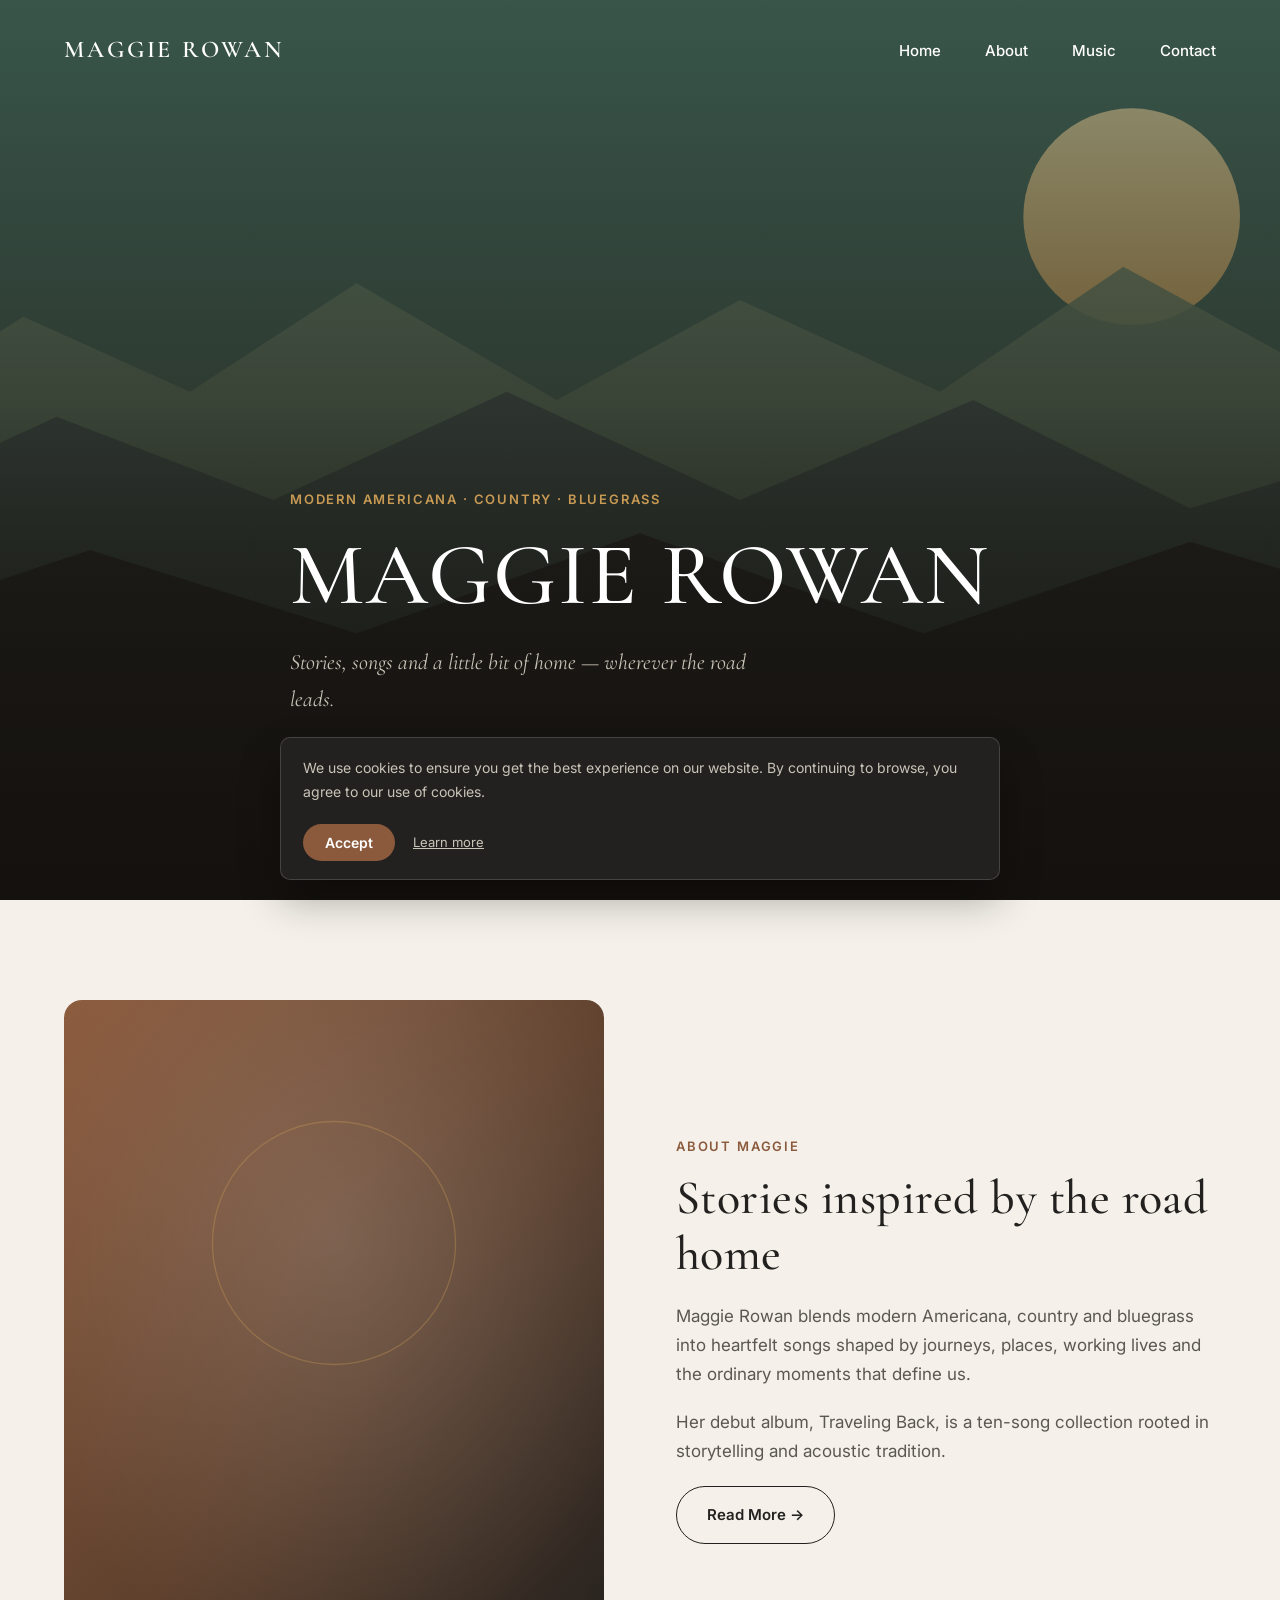
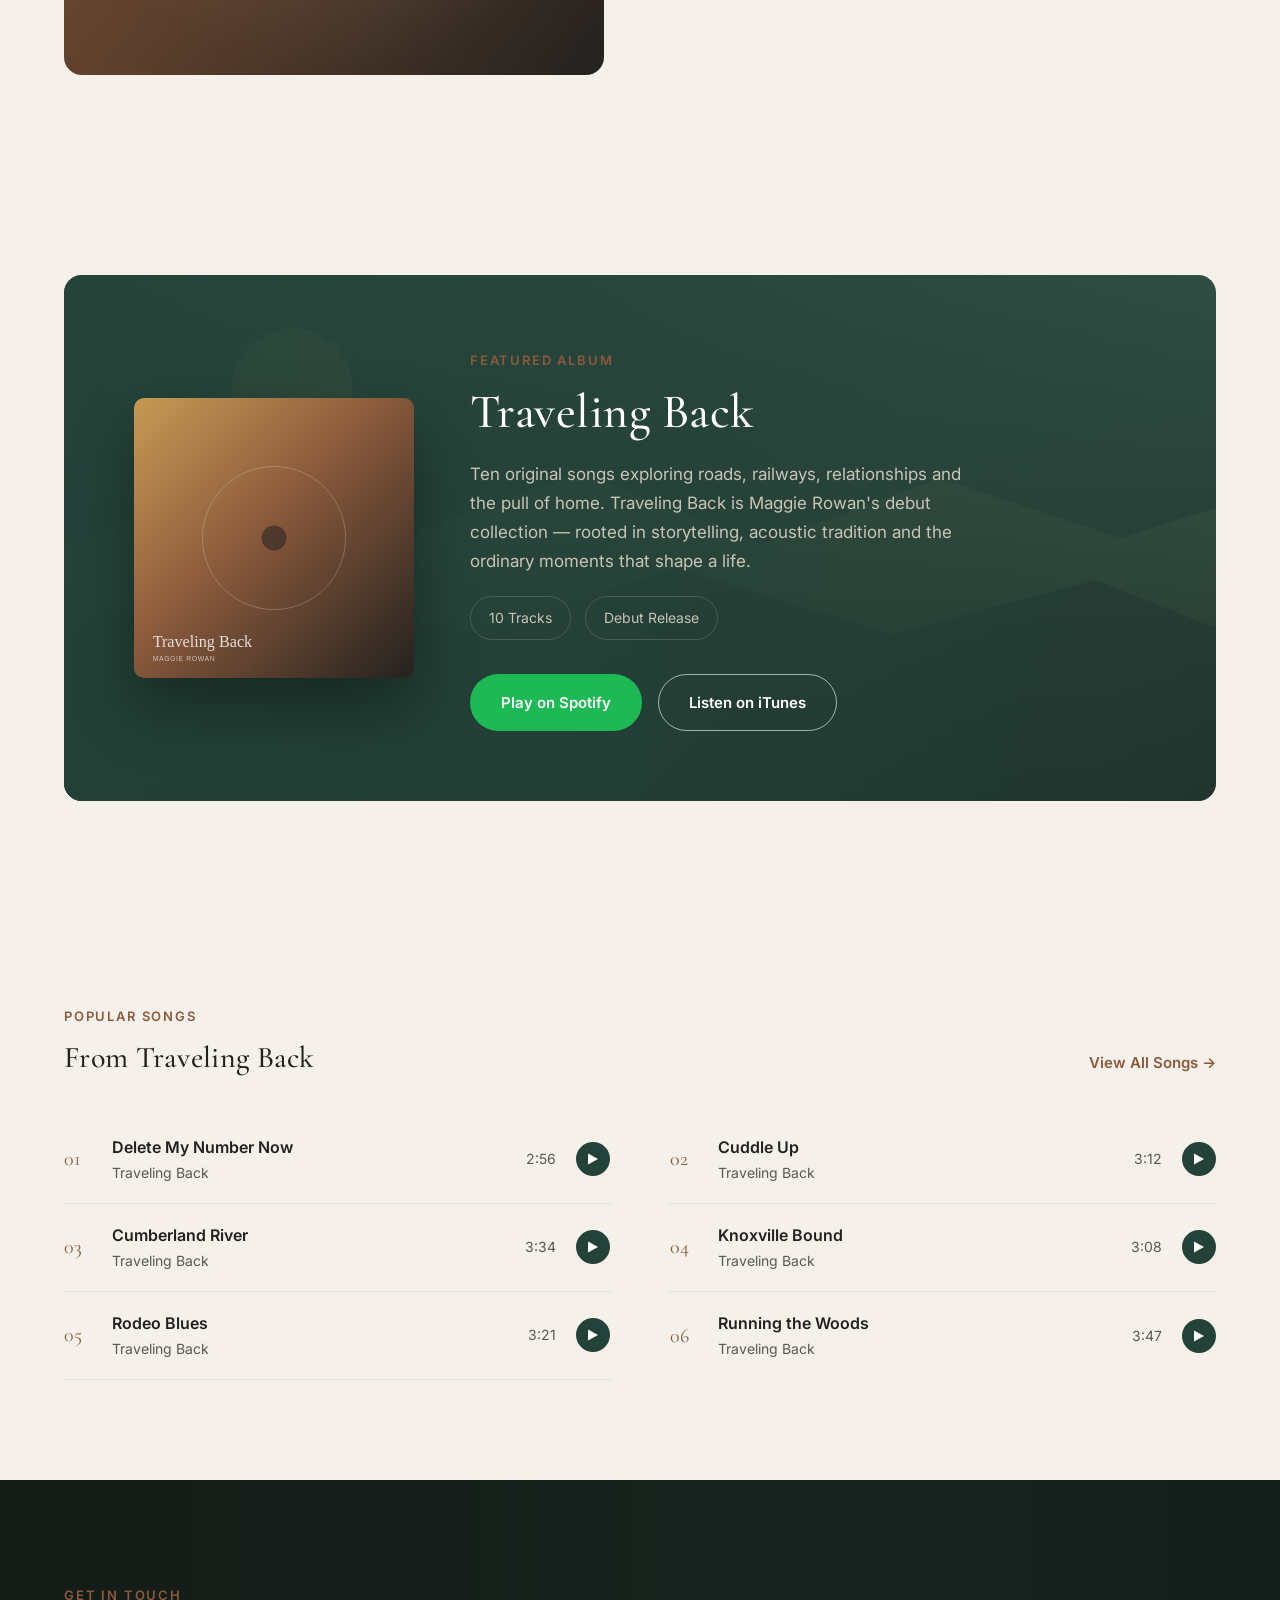
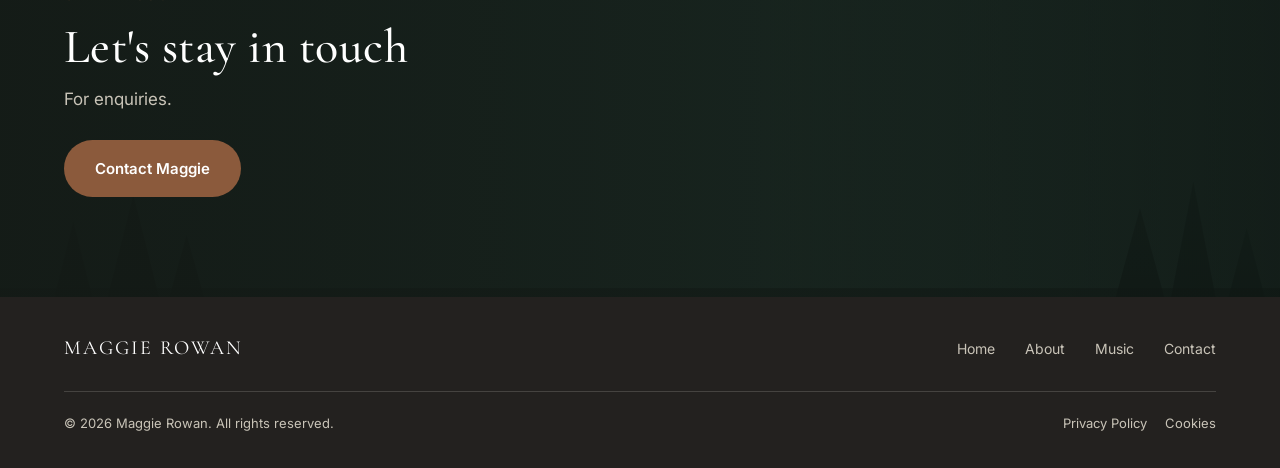
==== static-site/index.html @ f552a963 "Add static site build for Netlify deployment Framework-free HTML/CSS/JS export of the Maggie Rowan d" ====
<!DOCTYPE html>
<html lang="en-US">
<head>
<meta charset="UTF-8" />
<meta name="viewport" content="width=device-width, initial-scale=1" />
<title>Maggie Rowan | Modern Americana, Country &amp; Bluegrass</title>
<meta name="description" content="Maggie Rowan is a singer-songwriter bringing together modern Americana, country and bluegrass. Listen to her debut album, Traveling Back." />
<link rel="preconnect" href="https://fonts.googleapis.com">
<link rel="preconnect" href="https://fonts.gstatic.com" crossorigin>
<link href="https://fonts.googleapis.com/css2?family=Cormorant+Garamond:ital,wght@0,400;0,500;0,600;1,500&family=Inter:wght@400;500;600;700&display=swap" rel="stylesheet">
<link rel="stylesheet" href="assets/css/style.css" />
</head>
<body class="mr-body">

<header class="mr-header" id="mr-site-header">
	<div class="mr-container mr-header-inner">
		<a class="mr-logo" href="index.html">Maggie Rowan</a>
		<ul class="mr-nav" id="mr-nav">
			<li><a href="index.html">Home</a></li>
			<li><a href="about.html">About</a></li>
			<li><a href="music.html">Music</a></li>
			<li><a href="contact.html">Contact</a></li>
		</ul>
		<button type="button" class="mr-nav-toggle" id="mr-nav-toggle" aria-label="Toggle menu" aria-expanded="false" aria-controls="mr-nav">
			<span></span><span></span><span></span>
		</button>
	</div>
</header>

<main>

	<!-- HERO -->
	<section class="mr-hero" style="background-image:url('assets/images/hero-bg.svg');">
		<div class="mr-container mr-hero-content">
			<span class="mr-eyebrow">Modern Americana &middot; Country &middot; Bluegrass</span>
			<h1>Maggie Rowan</h1>
			<p class="mr-hero-subtext">Stories, songs and a little bit of home &mdash; wherever the road leads.</p>
			<div class="mr-btn-row">
				<a class="mr-btn mr-btn-spotify" href="https://open.spotify.com/artist/01Sv95DwkMF2DjDFXOxd6R" target="_blank" rel="noopener">Listen on Spotify</a>
				<a class="mr-btn mr-btn-outline" href="https://itunes.apple.com/us/artist/maggie-rowan/6808578070" target="_blank" rel="noopener">Listen on iTunes</a>
			</div>
		</div>
	</section>

	<!-- ABOUT -->
	<section class="mr-section mr-bg-ivory">
		<div class="mr-container mr-split">
			<div class="mr-split-media">
				<img src="assets/images/portrait-1.svg" alt="Maggie Rowan — replace with final artist photography" />
			</div>
			<div class="mr-split-body">
				<span class="mr-eyebrow">About Maggie</span>
				<h2 class="mr-h2">Stories inspired by the road home</h2>
				<p>Maggie Rowan blends modern Americana, country and bluegrass into heartfelt songs shaped by journeys, places, working lives and the ordinary moments that define us.</p>
				<p>Her debut album, Traveling Back, is a ten-song collection rooted in storytelling and acoustic tradition.</p>
				<a class="mr-btn mr-btn-outline-dark" href="about.html">Read More &rarr;</a>
			</div>
		</div>
	</section>

	<!-- FEATURED ALBUM -->
	<section class="mr-section mr-bg-ivory">
		<div class="mr-container">
			<div class="mr-album-feature" style="background-image:url('assets/images/page-hero.svg');">
				<div class="mr-album-feature-inner">
					<div class="mr-album-cover">
						<img src="assets/images/album-cover.svg" alt="Traveling Back album cover" />
					</div>
					<div>
						<span class="mr-eyebrow">Featured Album</span>
						<h2 class="mr-h2">Traveling Back</h2>
						<p>Ten original songs exploring roads, railways, relationships and the pull of home. Traveling Back is Maggie Rowan's debut collection &mdash; rooted in storytelling, acoustic tradition and the ordinary moments that shape a life.</p>
						<div class="mr-album-badges">
							<span class="mr-badge">10 Tracks</span>
							<span class="mr-badge">Debut Release</span>
						</div>
						<div class="mr-btn-row">
							<a class="mr-btn mr-btn-spotify" href="https://open.spotify.com/artist/01Sv95DwkMF2DjDFXOxd6R" target="_blank" rel="noopener">Play on Spotify</a>
							<a class="mr-btn mr-btn-itunes" href="https://itunes.apple.com/us/artist/maggie-rowan/6808578070" target="_blank" rel="noopener">Listen on iTunes</a>
						</div>
					</div>
				</div>
			</div>
		</div>
	</section>

	<!-- TRACK LIST -->
	<section class="mr-section mr-bg-ivory">
		<div class="mr-container">
			<div class="mr-tracklist-head">
				<div>
					<span class="mr-eyebrow">Popular Songs</span>
					<h2 class="mr-h3" style="margin-bottom:0;">From Traveling Back</h2>
				</div>
				<a class="mr-view-all" href="music.html">View All Songs &rarr;</a>
			</div>
			<div class="mr-tracks">
				<div class="mr-track">
					<span class="mr-track-num">01</span>
					<div><div class="mr-track-title"><a href="https://open.spotify.com/artist/01Sv95DwkMF2DjDFXOxd6R" target="_blank" rel="noopener">Delete My Number Now</a></div><div class="mr-track-album">Traveling Back</div></div>
					<span class="mr-track-time">2:56</span>
					<span class="mr-track-play" aria-hidden="true"><svg width="12" height="12" viewBox="0 0 12 12" fill="currentColor"><path d="M1 0.5L11 6L1 11.5V0.5Z"/></svg></span>
				</div>
				<div class="mr-track">
					<span class="mr-track-num">02</span>
					<div><div class="mr-track-title"><a href="https://open.spotify.com/artist/01Sv95DwkMF2DjDFXOxd6R" target="_blank" rel="noopener">Cuddle Up</a></div><div class="mr-track-album">Traveling Back</div></div>
					<span class="mr-track-time">3:12</span>
					<span class="mr-track-play" aria-hidden="true"><svg width="12" height="12" viewBox="0 0 12 12" fill="currentColor"><path d="M1 0.5L11 6L1 11.5V0.5Z"/></svg></span>
				</div>
				<div class="mr-track">
					<span class="mr-track-num">03</span>
					<div><div class="mr-track-title"><a href="https://open.spotify.com/artist/01Sv95DwkMF2DjDFXOxd6R" target="_blank" rel="noopener">Cumberland River</a></div><div class="mr-track-album">Traveling Back</div></div>
					<span class="mr-track-time">3:34</span>
					<span class="mr-track-play" aria-hidden="true"><svg width="12" height="12" viewBox="0 0 12 12" fill="currentColor"><path d="M1 0.5L11 6L1 11.5V0.5Z"/></svg></span>
				</div>
				<div class="mr-track">
					<span class="mr-track-num">04</span>
					<div><div class="mr-track-title"><a href="https://open.spotify.com/artist/01Sv95DwkMF2DjDFXOxd6R" target="_blank" rel="noopener">Knoxville Bound</a></div><div class="mr-track-album">Traveling Back</div></div>
					<span class="mr-track-time">3:08</span>
					<span class="mr-track-play" aria-hidden="true"><svg width="12" height="12" viewBox="0 0 12 12" fill="currentColor"><path d="M1 0.5L11 6L1 11.5V0.5Z"/></svg></span>
				</div>
				<div class="mr-track">
					<span class="mr-track-num">05</span>
					<div><div class="mr-track-title"><a href="https://open.spotify.com/artist/01Sv95DwkMF2DjDFXOxd6R" target="_blank" rel="noopener">Rodeo Blues</a></div><div class="mr-track-album">Traveling Back</div></div>
					<span class="mr-track-time">3:21</span>
					<span class="mr-track-play" aria-hidden="true"><svg width="12" height="12" viewBox="0 0 12 12" fill="currentColor"><path d="M1 0.5L11 6L1 11.5V0.5Z"/></svg></span>
				</div>
				<div class="mr-track">
					<span class="mr-track-num">06</span>
					<div><div class="mr-track-title"><a href="https://open.spotify.com/artist/01Sv95DwkMF2DjDFXOxd6R" target="_blank" rel="noopener">Running the Woods</a></div><div class="mr-track-album">Traveling Back</div></div>
					<span class="mr-track-time">3:47</span>
					<span class="mr-track-play" aria-hidden="true"><svg width="12" height="12" viewBox="0 0 12 12" fill="currentColor"><path d="M1 0.5L11 6L1 11.5V0.5Z"/></svg></span>
				</div>
			</div>
		</div>
	</section>

	<!-- CONTACT CTA -->
	<section class="mr-section mr-cta" style="background-image:url('assets/images/cta-bg.svg');">
		<div class="mr-container mr-cta-inner">
			<div>
				<span class="mr-eyebrow">Get In Touch</span>
				<h2 class="mr-h2">Let's stay in touch</h2>
				<p>For enquiries.</p>
				<a class="mr-btn mr-btn-rust" href="contact.html">Contact Maggie</a>
			</div>
		</div>
	</section>

</main>

<footer class="mr-footer">
	<div class="mr-container">
		<div class="mr-footer-inner">
			<a class="mr-footer-logo" href="index.html">Maggie Rowan</a>
			<ul class="mr-footer-nav">
				<li><a href="index.html">Home</a></li>
				<li><a href="about.html">About</a></li>
				<li><a href="music.html">Music</a></li>
				<li><a href="contact.html">Contact</a></li>
			</ul>
		</div>
		<div class="mr-footer-bottom">
			<span>&copy; 2026 Maggie Rowan. All rights reserved.</span>
			<div class="mr-footer-legal">
				<a href="privacy-policy.html">Privacy Policy</a>
				<a href="#" id="mr-manage-cookies">Cookies</a>
			</div>
		</div>
	</div>
</footer>

<div class="mr-cookie-banner" id="mr-cookie-banner" role="dialog" aria-live="polite" aria-label="Cookie notice">
	<p>We use cookies to ensure you get the best experience on our website. By continuing to browse, you agree to our use of cookies.</p>
	<div class="mr-cookie-actions">
		<button type="button" class="mr-cookie-accept" id="mr-cookie-accept">Accept</button>
		<a href="privacy-policy.html">Learn more</a>
	</div>
</div>

<script src="assets/js/main.js"></script>
</body>
</html>
---- static-site/assets/css/style.css ----
/*
Maggie Rowan -- static site stylesheet.
A premium, editorial site for singer-songwriter Maggie Rowan
(Modern Americana / Country / Bluegrass), promoting her debut
album "Traveling Back".
*/

/* ==========================================================================
   1. DESIGN TOKENS
   ========================================================================== */

:root {
  /* Color palette */
  --mr-ivory: #F5F1EA;
  --mr-charcoal: #23211F;
  --mr-forest: #234239;
  --mr-forest-dark: #172d26;
  --mr-rust: #8B5A3C;
  --mr-gold: #C89A54;
  --mr-white: #FFFFFF;

  --mr-text-dark: var(--mr-charcoal);
  --mr-text-muted: #5b5850;
  --mr-text-on-dark: #F5F1EA;
  --mr-text-on-dark-muted: #c9c4b8;

  --mr-border: rgba(35, 33, 31, 0.1);
  --mr-border-on-dark: rgba(245, 241, 234, 0.16);

  /* Typography */
  --mr-font-heading: 'Cormorant Garamond', Georgia, 'Times New Roman', serif;
  --mr-font-body: 'Inter', -apple-system, BlinkMacSystemFont, 'Segoe UI', sans-serif;

  /* Layout */
  --mr-max-width: 1200px;
  --mr-gutter: 24px;
  --mr-section-space: 100px;
  --mr-section-space-mobile: 56px;
  --mr-radius: 18px;
  --mr-radius-sm: 10px;

  --mr-ease: cubic-bezier(0.4, 0, 0.2, 1);
}

/* ==========================================================================
   2. RESET & BASE
   ========================================================================== */

*, *::before, *::after { box-sizing: border-box; }

html { scroll-behavior: smooth; }

body {
  margin: 0;
  font-family: var(--mr-font-body);
  font-size: 17px;
  line-height: 1.7;
  color: var(--mr-text-dark);
  background: var(--mr-ivory);
  -webkit-font-smoothing: antialiased;
}

img { max-width: 100%; display: block; }

a { color: inherit; text-decoration: none; }

ul { margin: 0; padding: 0; list-style: none; }

button { font-family: inherit; cursor: pointer; }

h1, h2, h3, h4, h5, h6 {
  font-family: var(--mr-font-heading);
  font-weight: 500;
  line-height: 1.15;
  margin: 0 0 20px;
  letter-spacing: 0.01em;
  color: var(--mr-charcoal);
}

p { margin: 0 0 20px; }

.mr-container {
  max-width: var(--mr-max-width);
  margin: 0 auto;
  padding: 0 var(--mr-gutter);
}

.mr-section {
  padding: var(--mr-section-space) 0;
}

@media (max-width: 782px) {
  body { font-size: 16px; }
  .mr-section { padding: var(--mr-section-space-mobile) 0; }
}

.mr-bg-ivory { background: var(--mr-ivory); }
.mr-bg-white { background: var(--mr-white); }
.mr-bg-forest { background: var(--mr-forest); color: var(--mr-text-on-dark); }
.mr-bg-charcoal { background: var(--mr-charcoal); color: var(--mr-text-on-dark); }
.mr-bg-forest h1, .mr-bg-forest h2, .mr-bg-forest h3,
.mr-bg-charcoal h1, .mr-bg-charcoal h2, .mr-bg-charcoal h3 { color: var(--mr-white); }

.mr-eyebrow {
  display: inline-block;
  font-family: var(--mr-font-body);
  font-size: 13px;
  font-weight: 600;
  letter-spacing: 0.14em;
  text-transform: uppercase;
  color: var(--mr-rust);
  margin-bottom: 14px;
}
.mr-bg-forest .mr-eyebrow,
.mr-bg-charcoal .mr-eyebrow { color: var(--mr-gold); }

.mr-rule {
  width: 56px;
  height: 2px;
  background: var(--mr-gold);
  border: none;
  margin: 22px 0 0;
}

.mr-lead {
  font-size: 18px;
  color: var(--mr-text-muted);
  max-width: 560px;
}
.mr-bg-forest .mr-lead,
.mr-bg-charcoal .mr-lead { color: var(--mr-text-on-dark-muted); }

/* Headings scale */
.mr-h1 { font-size: 76px; }
.mr-h1-sm { font-size: 60px; }
.mr-h2 { font-size: 48px; }
.mr-h3 { font-size: 30px; }

@media (max-width: 1080px) {
  .mr-h1 { font-size: 58px; }
  .mr-h1-sm { font-size: 48px; }
  .mr-h2 { font-size: 38px; }
}
@media (max-width: 600px) {
  .mr-h1 { font-size: 40px; }
  .mr-h1-sm { font-size: 34px; }
  .mr-h2 { font-size: 30px; }
  .mr-h3 { font-size: 24px; }
}

/* ==========================================================================
   3. BUTTONS
   ========================================================================== */

.mr-btn {
  display: inline-flex;
  align-items: center;
  gap: 10px;
  padding: 15px 30px;
  border-radius: 999px;
  font-family: var(--mr-font-body);
  font-size: 15px;
  font-weight: 600;
  border: 1px solid transparent;
  transition: all 0.25s var(--mr-ease);
  white-space: nowrap;
}

.mr-btn-rust {
  background: var(--mr-rust);
  color: var(--mr-white);
}
.mr-btn-rust:hover { background: #764a31; color: var(--mr-white); }

.mr-btn-outline {
  background: transparent;
  border-color: rgba(255,255,255,0.6);
  color: var(--mr-white);
}
.mr-btn-outline:hover { background: rgba(255,255,255,0.12); }

.mr-btn-outline-dark {
  background: transparent;
  border-color: var(--mr-charcoal);
  color: var(--mr-charcoal);
}
.mr-btn-outline-dark:hover { background: var(--mr-charcoal); color: var(--mr-white); }

.mr-btn-spotify { background: #1DB954; color: #fff; }
.mr-btn-spotify:hover { background: #17a34a; color: #fff; }

.mr-btn-itunes { background: transparent; border-color: rgba(255,255,255,0.6); color: var(--mr-white); }
.mr-btn-itunes:hover { background: rgba(255,255,255,0.12); }

.mr-btn-row { display: flex; flex-wrap: wrap; gap: 16px; margin-top: 34px; }

.mr-badge {
  display: inline-flex;
  align-items: center;
  gap: 8px;
  padding: 9px 18px;
  border-radius: 999px;
  border: 1px solid var(--mr-border-on-dark);
  font-size: 14px;
  color: var(--mr-text-on-dark-muted);
}

/* ==========================================================================
   4. HEADER / NAVIGATION
   ========================================================================== */

.mr-header {
  position: absolute;
  top: 0;
  left: 0;
  right: 0;
  z-index: 100;
  padding: 30px 0;
  transition: background-color 0.3s var(--mr-ease), padding 0.3s var(--mr-ease), box-shadow .3s var(--mr-ease);
}

.mr-header.is-solid,
.mr-header.mr-header--static {
  position: relative;
  background: var(--mr-ivory);
  padding: 20px 0;
}

.mr-header.is-scrolled {
  background: rgba(35, 33, 31, 0.92);
  padding: 16px 0;
  box-shadow: 0 8px 24px rgba(0,0,0,0.15);
  position: fixed;
  backdrop-filter: saturate(140%) blur(6px);
}

.mr-header--static.is-scrolled { background: rgba(245, 241, 234, 0.96); }
.mr-header--static.is-scrolled .mr-logo,
.mr-header--static .mr-logo { color: var(--mr-charcoal); }
.mr-header--static.is-scrolled .mr-nav a,
.mr-header--static .mr-nav a { color: var(--mr-charcoal); }

.mr-header-inner {
  display: flex;
  align-items: center;
  justify-content: space-between;
}

.mr-logo {
  font-family: var(--mr-font-heading);
  font-size: 24px;
  letter-spacing: 0.12em;
  text-transform: uppercase;
  color: var(--mr-white);
  font-weight: 600;
}

.mr-nav { display: flex; align-items: center; gap: 44px; }

.mr-nav a {
  color: var(--mr-white);
  font-size: 15px;
  font-weight: 500;
  padding-bottom: 6px;
  border-bottom: 1px solid transparent;
  transition: border-color .2s var(--mr-ease), opacity .2s var(--mr-ease);
}

.mr-nav a:hover,
.mr-nav a.current-menu-item,
.mr-nav .current_page_item a {
  border-bottom-color: var(--mr-gold);
}

.mr-nav-toggle {
  display: none;
  flex-direction: column;
  gap: 5px;
  background: none;
  border: none;
  padding: 8px;
}
.mr-nav-toggle span {
  width: 26px;
  height: 2px;
  background: var(--mr-white);
  display: block;
}
.mr-header--static .mr-nav-toggle span,
.mr-header--static.is-scrolled .mr-nav-toggle span { background: var(--mr-charcoal); }

@media (max-width: 900px) {
  .mr-nav {
    position: fixed;
    top: 0; right: 0;
    height: 100vh;
    width: 78%;
    max-width: 340px;
    background: var(--mr-charcoal);
    flex-direction: column;
    justify-content: center;
    align-items: flex-start;
    padding: 40px;
    gap: 30px;
    transform: translateX(100%);
    transition: transform 0.35s var(--mr-ease);
  }
  .mr-nav.is-open { transform: translateX(0); }
  .mr-nav a { color: var(--mr-white); font-size: 20px; }
  .mr-nav-toggle { display: flex; }
  .mr-header--static .mr-nav-toggle span { background: var(--mr-charcoal); }
  body.mr-nav-open { overflow: hidden; }
}

/* ==========================================================================
   5. HERO
   ========================================================================== */

.mr-hero {
  position: relative;
  min-height: 100vh;
  display: flex;
  align-items: flex-end;
  background-size: cover;
  background-position: center;
  color: var(--mr-white);
  overflow: hidden;
}

.mr-hero::after {
  content: "";
  position: absolute;
  inset: 0;
  background: linear-gradient(180deg, rgba(23,45,38,0.35) 0%, rgba(23,20,16,0.35) 45%, rgba(20,17,13,0.86) 100%);
  z-index: 1;
}

.mr-hero-content {
  position: relative;
  z-index: 2;
  padding-bottom: 90px;
  max-width: 760px;
}

.mr-hero .mr-eyebrow { color: var(--mr-gold); }

.mr-hero h1 {
  color: var(--mr-white);
  font-size: 88px;
  margin-bottom: 18px;
  text-transform: uppercase;
  letter-spacing: 0.02em;
}

.mr-hero .mr-hero-subtext {
  font-family: var(--mr-font-heading);
  font-style: italic;
  font-size: 22px;
  color: var(--mr-text-on-dark-muted);
  max-width: 480px;
  margin-bottom: 8px;
}

@media (max-width: 1080px) {
  .mr-hero h1 { font-size: 64px; }
}
@media (max-width: 600px) {
  .mr-hero { min-height: 92vh; align-items: flex-end; }
  .mr-hero-content { padding-bottom: 56px; }
  .mr-hero h1 { font-size: 42px; }
  .mr-hero .mr-hero-subtext { font-size: 18px; }
  .mr-btn { padding: 14px 24px; font-size: 14px; }
}

/* Secondary page hero (About / Music / Contact) */
.mr-page-hero {
  position: relative;
  min-height: 62vh;
  display: flex;
  align-items: flex-end;
  background-size: cover;
  background-position: center;
  color: var(--mr-white);
}
.mr-page-hero::after {
  content: "";
  position: absolute;
  inset: 0;
  background: linear-gradient(180deg, rgba(23,45,38,0.28) 0%, rgba(20,17,13,0.82) 100%);
}
.mr-page-hero-content { position: relative; z-index: 2; padding: 160px 0 70px; max-width: 720px; }
.mr-page-hero h1 { color: var(--mr-white); margin-bottom: 20px; }

/* ==========================================================================
   6. TWO-COLUMN CONTENT (About sections)
   ========================================================================== */

.mr-split {
  display: grid;
  grid-template-columns: 1fr 1fr;
  gap: 72px;
  align-items: center;
}
.mr-split.mr-split--reverse .mr-split-media { order: 2; }
.mr-split-media img {
  border-radius: var(--mr-radius);
  width: 100%;
  height: 100%;
  object-fit: cover;
  aspect-ratio: 4/5;
}
.mr-split-body p { color: var(--mr-text-muted); }
.mr-bg-forest .mr-split-body p,
.mr-bg-charcoal .mr-split-body p { color: var(--mr-text-on-dark-muted); }

.mr-pull-quote {
  font-family: var(--mr-font-heading);
  font-style: italic;
  font-size: 24px;
  color: var(--mr-rust);
  border: none;
  margin: 28px 0 0;
  padding: 0;
}
.mr-bg-forest .mr-pull-quote,
.mr-bg-charcoal .mr-pull-quote { color: var(--mr-gold); }

@media (max-width: 900px) {
  .mr-split { grid-template-columns: 1fr; gap: 40px; }
  .mr-split.mr-split--reverse .mr-split-media { order: -1; }
  .mr-split-media img { aspect-ratio: 16/11; }
}

/* ==========================================================================
   7. FEATURED ALBUM
   ========================================================================== */

.mr-album-feature {
  position: relative;
  background-size: cover;
  background-position: center;
  border-radius: var(--mr-radius);
  overflow: hidden;
  color: var(--mr-white);
}
.mr-album-feature::after {
  content: "";
  position: absolute;
  inset: 0;
  background: linear-gradient(90deg, rgba(35,66,57,0.94) 0%, rgba(35,66,57,0.86) 45%, rgba(35,66,57,0.55) 100%);
}
.mr-album-feature-inner {
  position: relative;
  z-index: 2;
  display: grid;
  grid-template-columns: 280px 1fr;
  gap: 56px;
  align-items: center;
  padding: 70px;
}
.mr-album-cover {
  border-radius: var(--mr-radius-sm);
  overflow: hidden;
  box-shadow: 0 30px 60px rgba(0,0,0,0.35);
  aspect-ratio: 1/1;
}
.mr-album-cover img { width: 100%; height: 100%; object-fit: cover; }
.mr-album-feature h2 { color: var(--mr-white); }
.mr-album-feature p { color: var(--mr-text-on-dark-muted); max-width: 520px; }
.mr-album-badges { display: flex; gap: 14px; flex-wrap: wrap; margin-top: 10px; }

@media (max-width: 900px) {
  .mr-album-feature-inner { grid-template-columns: 1fr; padding: 44px 28px; text-align: left; }
  .mr-album-cover { max-width: 220px; }
}

/* ==========================================================================
   8. TRACK LIST
   ========================================================================== */

.mr-tracklist-head {
  display: flex;
  align-items: flex-end;
  justify-content: space-between;
  margin-bottom: 40px;
  flex-wrap: wrap;
  gap: 16px;
}
.mr-tracklist-head .mr-view-all { font-size: 15px; font-weight: 600; color: var(--mr-rust); }

.mr-tracks {
  display: grid;
  grid-template-columns: 1fr 1fr;
  gap: 0 60px;
}
.mr-track {
  display: flex;
  align-items: center;
  gap: 20px;
  padding: 18px 0;
  border-bottom: 1px solid var(--mr-border);
}
.mr-track:last-child { border-bottom: none; }
.mr-track-num {
  font-family: var(--mr-font-heading);
  font-size: 20px;
  color: var(--mr-rust);
  width: 28px;
  flex-shrink: 0;
}
.mr-track-title { font-weight: 600; font-size: 16px; }
.mr-track-title a:hover { color: var(--mr-rust); }
.mr-track-album { font-size: 14px; color: var(--mr-text-muted); }
.mr-track-time { font-size: 14px; color: var(--mr-text-muted); margin-left: auto; }
.mr-track-play {
  width: 34px; height: 34px;
  border-radius: 50%;
  background: var(--mr-forest);
  color: var(--mr-white);
  display: flex; align-items: center; justify-content: center;
  flex-shrink: 0;
}

@media (max-width: 780px) {
  .mr-tracks { grid-template-columns: 1fr; }
}

/* Full tracklist used on Music page (single column, numbered rows) */
.mr-tracklist-full .mr-track { grid-template-columns: none; }

/* ==========================================================================
   9. GALLERY
   ========================================================================== */

.mr-gallery {
  display: grid;
  grid-template-columns: 1.4fr 1fr;
  gap: 20px;
}
.mr-gallery-main img { border-radius: var(--mr-radius); width: 100%; height: 100%; object-fit: cover; }
.mr-gallery-grid { display: grid; grid-template-columns: 1fr 1fr; gap: 20px; }
.mr-gallery-grid img { border-radius: var(--mr-radius); width: 100%; height: 100%; object-fit: cover; aspect-ratio: 4/3; }

@media (max-width: 900px) {
  .mr-gallery { grid-template-columns: 1fr; }
}

/* ==========================================================================
   10. CONTACT CTA
   ========================================================================== */

.mr-cta {
  position: relative;
  background-size: cover;
  background-position: center;
  color: var(--mr-white);
}
.mr-cta::after {
  content: "";
  position: absolute;
  inset: 0;
  background: linear-gradient(90deg, rgba(20,26,22,0.92) 0%, rgba(20,26,22,0.72) 60%, rgba(20,26,22,0.5) 100%);
}
.mr-cta-inner {
  position: relative;
  z-index: 2;
  display: flex;
  align-items: center;
  justify-content: space-between;
  gap: 40px;
  flex-wrap: wrap;
}
.mr-cta h2 { color: var(--mr-white); margin-bottom: 10px; }
.mr-cta p { color: var(--mr-text-on-dark-muted); margin-bottom: 26px; }

/* ==========================================================================
   11. CONTACT FORM
   ========================================================================== */

.mr-form-wrap {
  background: var(--mr-charcoal);
  border: 1px solid var(--mr-border-on-dark);
  border-radius: var(--mr-radius);
  padding: 40px;
  max-width: 460px;
  width: 100%;
}
.mr-form-row { display: grid; grid-template-columns: 1fr 1fr; gap: 16px; }
.mr-field { margin-bottom: 18px; }
.mr-field label {
  display: block;
  font-size: 13px;
  color: var(--mr-text-on-dark-muted);
  margin-bottom: 8px;
}
.mr-field input,
.mr-field select,
.mr-field textarea {
  width: 100%;
  background: rgba(255,255,255,0.06);
  border: 1px solid var(--mr-border-on-dark);
  border-radius: 8px;
  padding: 13px 14px;
  color: var(--mr-white);
  font-family: var(--mr-font-body);
  font-size: 15px;
}
.mr-field textarea { min-height: 130px; resize: vertical; }
.mr-field input::placeholder,
.mr-field textarea::placeholder { color: rgba(245,241,234,0.4); }
.mr-form-submit {
  width: 100%;
  justify-content: center;
  border: none;
}
.mr-form-note {
  font-size: 13px;
  color: var(--mr-text-on-dark-muted);
  margin-top: 14px;
  text-align: center;
}
.mr-form-success {
  background: rgba(200,154,84,0.12);
  border: 1px solid var(--mr-gold);
  color: var(--mr-ivory);
  padding: 16px;
  border-radius: 10px;
  margin-bottom: 20px;
  font-size: 15px;
}

@media (max-width: 560px) {
  .mr-form-row { grid-template-columns: 1fr; }
  .mr-form-wrap { padding: 28px 22px; }
}

/* Contact page layout */
.mr-contact-grid {
  display: grid;
  grid-template-columns: 1fr 1fr;
  gap: 60px;
  align-items: start;
}
@media (max-width: 900px) {
  .mr-contact-grid { grid-template-columns: 1fr; }
}

/* ==========================================================================
   12. FOOTER
   ========================================================================== */

.mr-footer {
  background: var(--mr-charcoal);
  color: var(--mr-text-on-dark-muted);
  padding: 34px 0;
}
.mr-footer-inner {
  display: flex;
  align-items: center;
  justify-content: space-between;
  flex-wrap: wrap;
  gap: 20px;
}
.mr-footer-logo {
  font-family: var(--mr-font-heading);
  color: var(--mr-white);
  font-size: 20px;
  letter-spacing: 0.1em;
  text-transform: uppercase;
}
.mr-footer-nav { display: flex; gap: 30px; flex-wrap: wrap; }
.mr-footer-nav a { font-size: 14px; }
.mr-footer-nav a:hover { color: var(--mr-gold); }
.mr-footer-bottom {
  border-top: 1px solid var(--mr-border-on-dark);
  margin-top: 26px;
  padding-top: 20px;
  display: flex;
  justify-content: space-between;
  flex-wrap: wrap;
  gap: 12px;
  font-size: 13px;
}
.mr-footer-legal { display: flex; gap: 18px; }
.mr-footer-legal a:hover { color: var(--mr-gold); }

@media (max-width: 700px) {
  .mr-footer-inner, .mr-footer-bottom { flex-direction: column; align-items: flex-start; }
}

/* ==========================================================================
   13. COOKIE CONSENT
   ========================================================================== */

.mr-cookie-banner {
  position: fixed;
  left: 20px;
  right: 20px;
  bottom: 20px;
  z-index: 999;
  background: var(--mr-charcoal);
  color: var(--mr-text-on-dark-muted);
  border: 1px solid var(--mr-border-on-dark);
  border-radius: var(--mr-radius-sm);
  padding: 18px 22px;
  display: flex;
  align-items: center;
  justify-content: space-between;
  gap: 20px;
  flex-wrap: wrap;
  max-width: 720px;
  margin: 0 auto;
  box-shadow: 0 20px 40px rgba(0,0,0,0.3);
  transform: translateY(140%);
  opacity: 0;
  transition: transform .4s var(--mr-ease), opacity .4s var(--mr-ease);
}
.mr-cookie-banner.is-visible { transform: translateY(0); opacity: 1; }
.mr-cookie-banner p { margin: 0; font-size: 14px; }
.mr-cookie-actions { display: flex; align-items: center; gap: 18px; flex-shrink: 0; }
.mr-cookie-actions a { font-size: 13px; text-decoration: underline; }
.mr-cookie-accept {
  background: var(--mr-rust);
  color: var(--mr-white);
  border: none;
  padding: 10px 22px;
  border-radius: 999px;
  font-size: 14px;
  font-weight: 600;
}
.mr-cookie-accept:hover { background: #764a31; }

@media (max-width: 640px) {
  .mr-cookie-banner { flex-direction: column; align-items: flex-start; }
}

/* ==========================================================================
   14. MISC / WORDPRESS DEFAULTS
   ========================================================================== */

.mr-content-page { padding: 90px 0; max-width: 820px; margin: 0 auto; }
.mr-content-page h2 { margin-top: 40px; }
.mr-content-page p, .mr-content-page li { color: var(--mr-text-muted); }
.mr-content-page ul { list-style: disc; padding-left: 22px; margin-bottom: 20px; }

.screen-reader-text {
  position: absolute !important;
  clip: rect(1px, 1px, 1px, 1px);
  overflow: hidden;
  height: 1px; width: 1px;
}

.mr-empty-state {
  text-align: center;
  padding: 60px 0;
  color: var(--mr-text-muted);
}
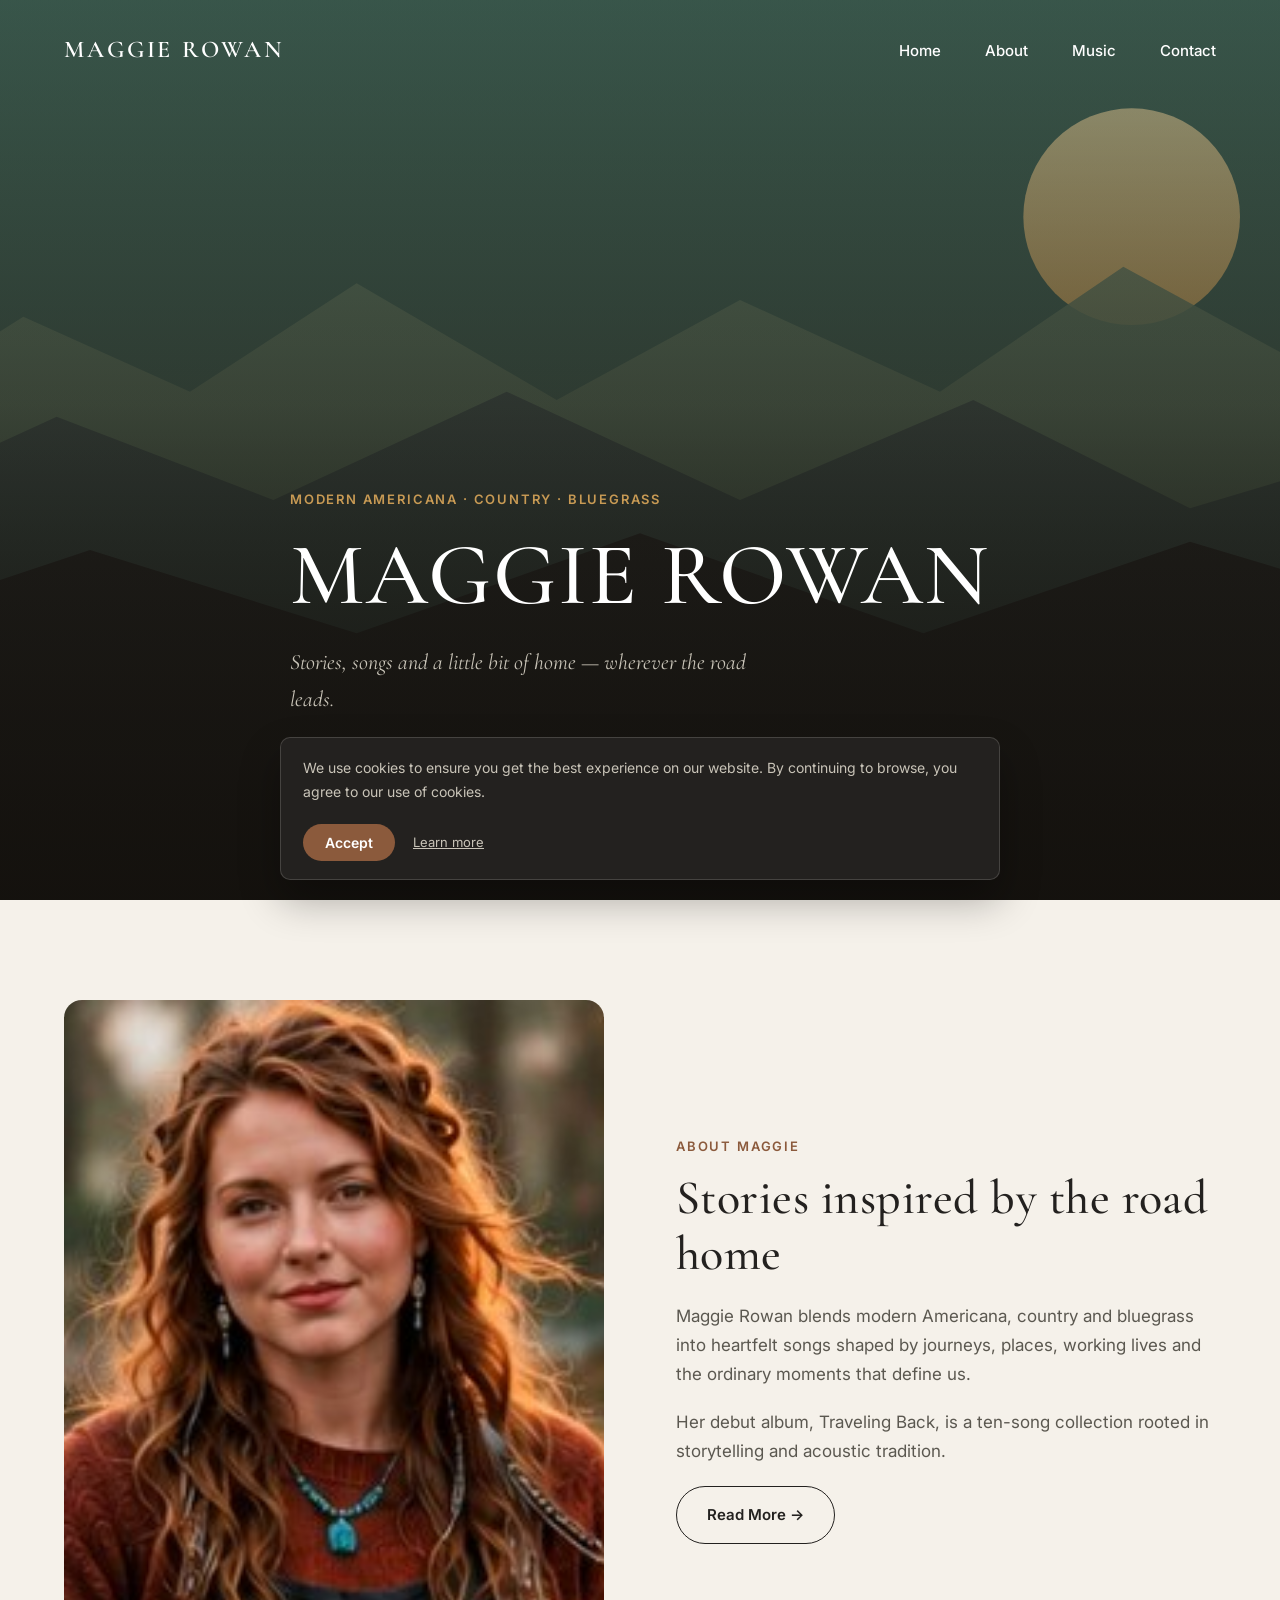
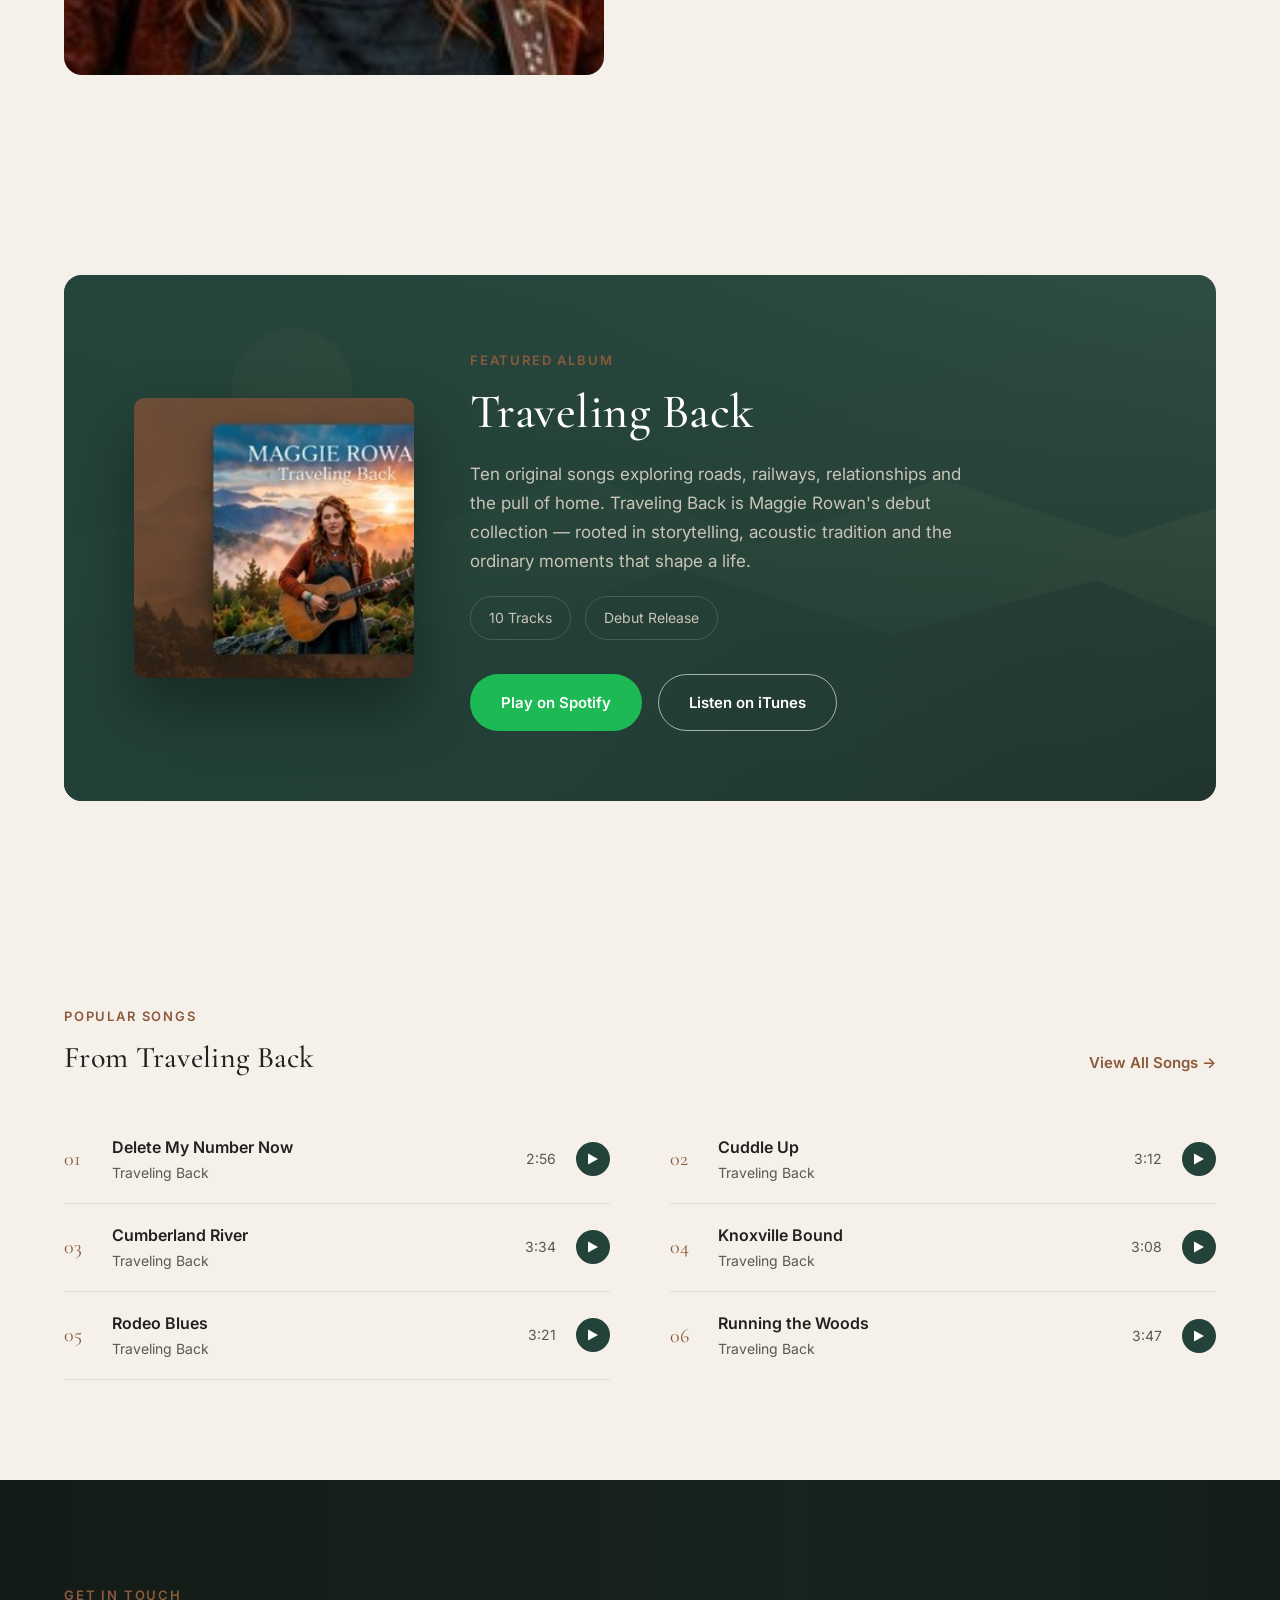
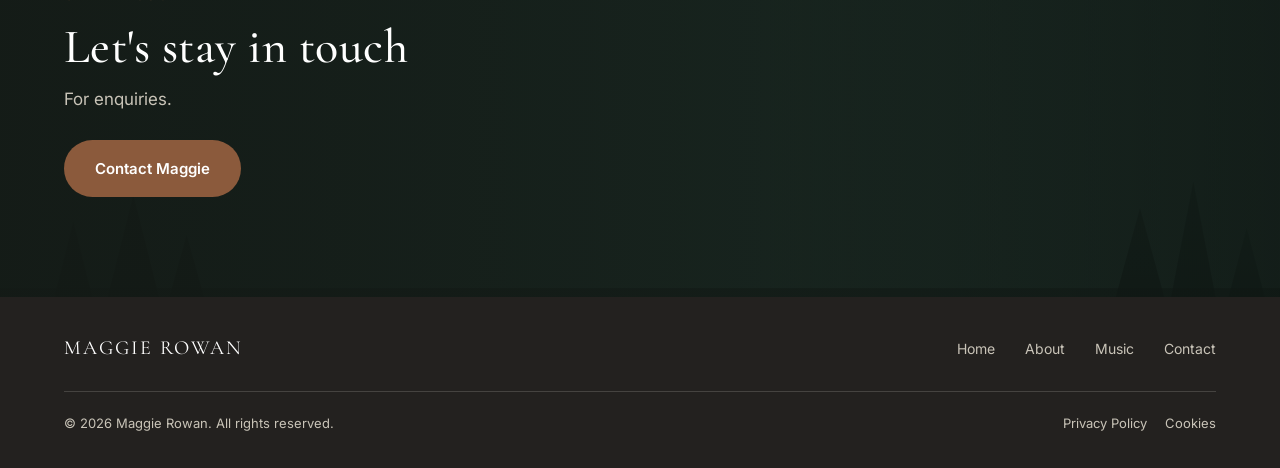
==== commit 08ec59ad: "Replace placeholder art with real photography from the design reference Crops the actual artist phot" ====
--- a/static-site/index.html
+++ b/static-site/index.html
@@ -46,7 +46,7 @@
 	<section class="mr-section mr-bg-ivory">
 		<div class="mr-container mr-split">
 			<div class="mr-split-media">
-				<img src="assets/images/portrait-1.svg" alt="Maggie Rowan — replace with final artist photography" />
+				<img src="assets/images/portrait-home.jpg" alt="Maggie Rowan" />
 			</div>
 			<div class="mr-split-body">
 				<span class="mr-eyebrow">About Maggie</span>
@@ -64,7 +64,7 @@
 			<div class="mr-album-feature" style="background-image:url('assets/images/page-hero.svg');">
 				<div class="mr-album-feature-inner">
 					<div class="mr-album-cover">
-						<img src="assets/images/album-cover.svg" alt="Traveling Back album cover" />
+						<img src="assets/images/album-cover.jpg" alt="Traveling Back album cover" />
 					</div>
 					<div>
 						<span class="mr-eyebrow">Featured Album</span>
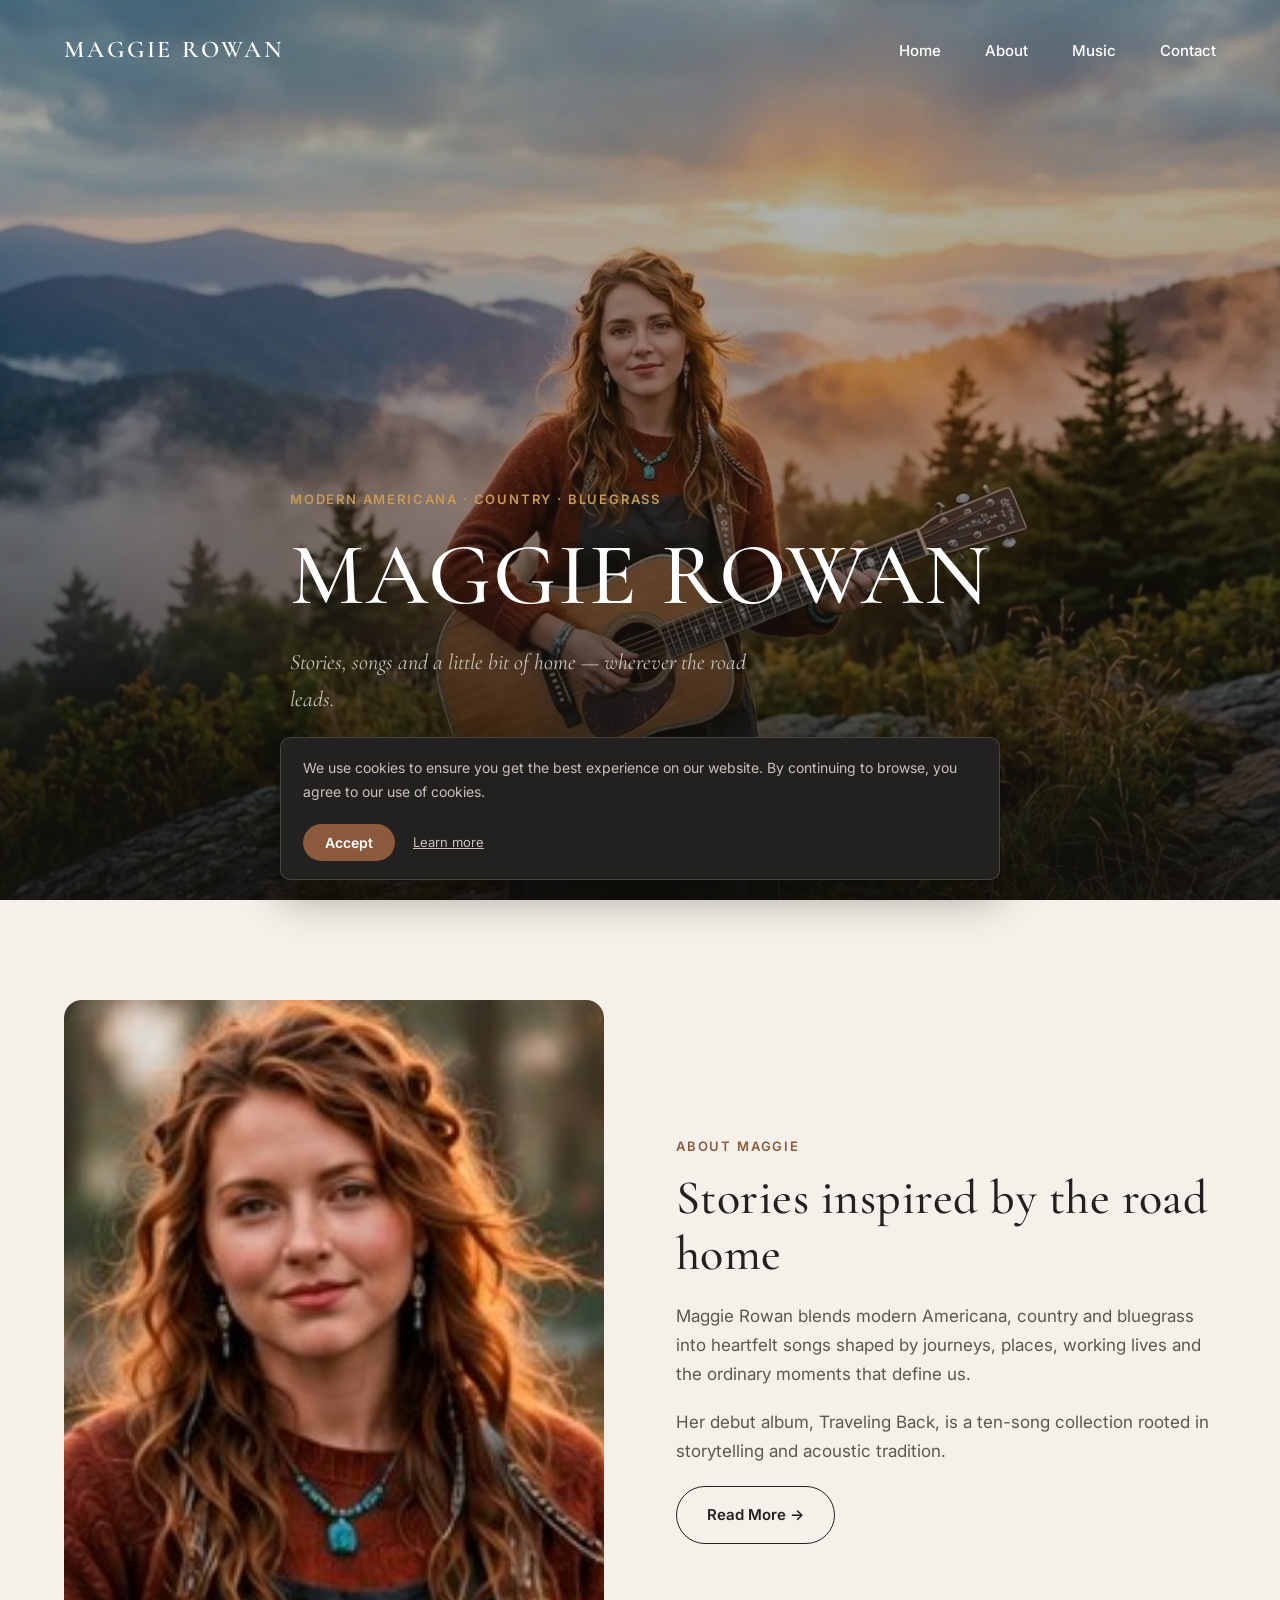
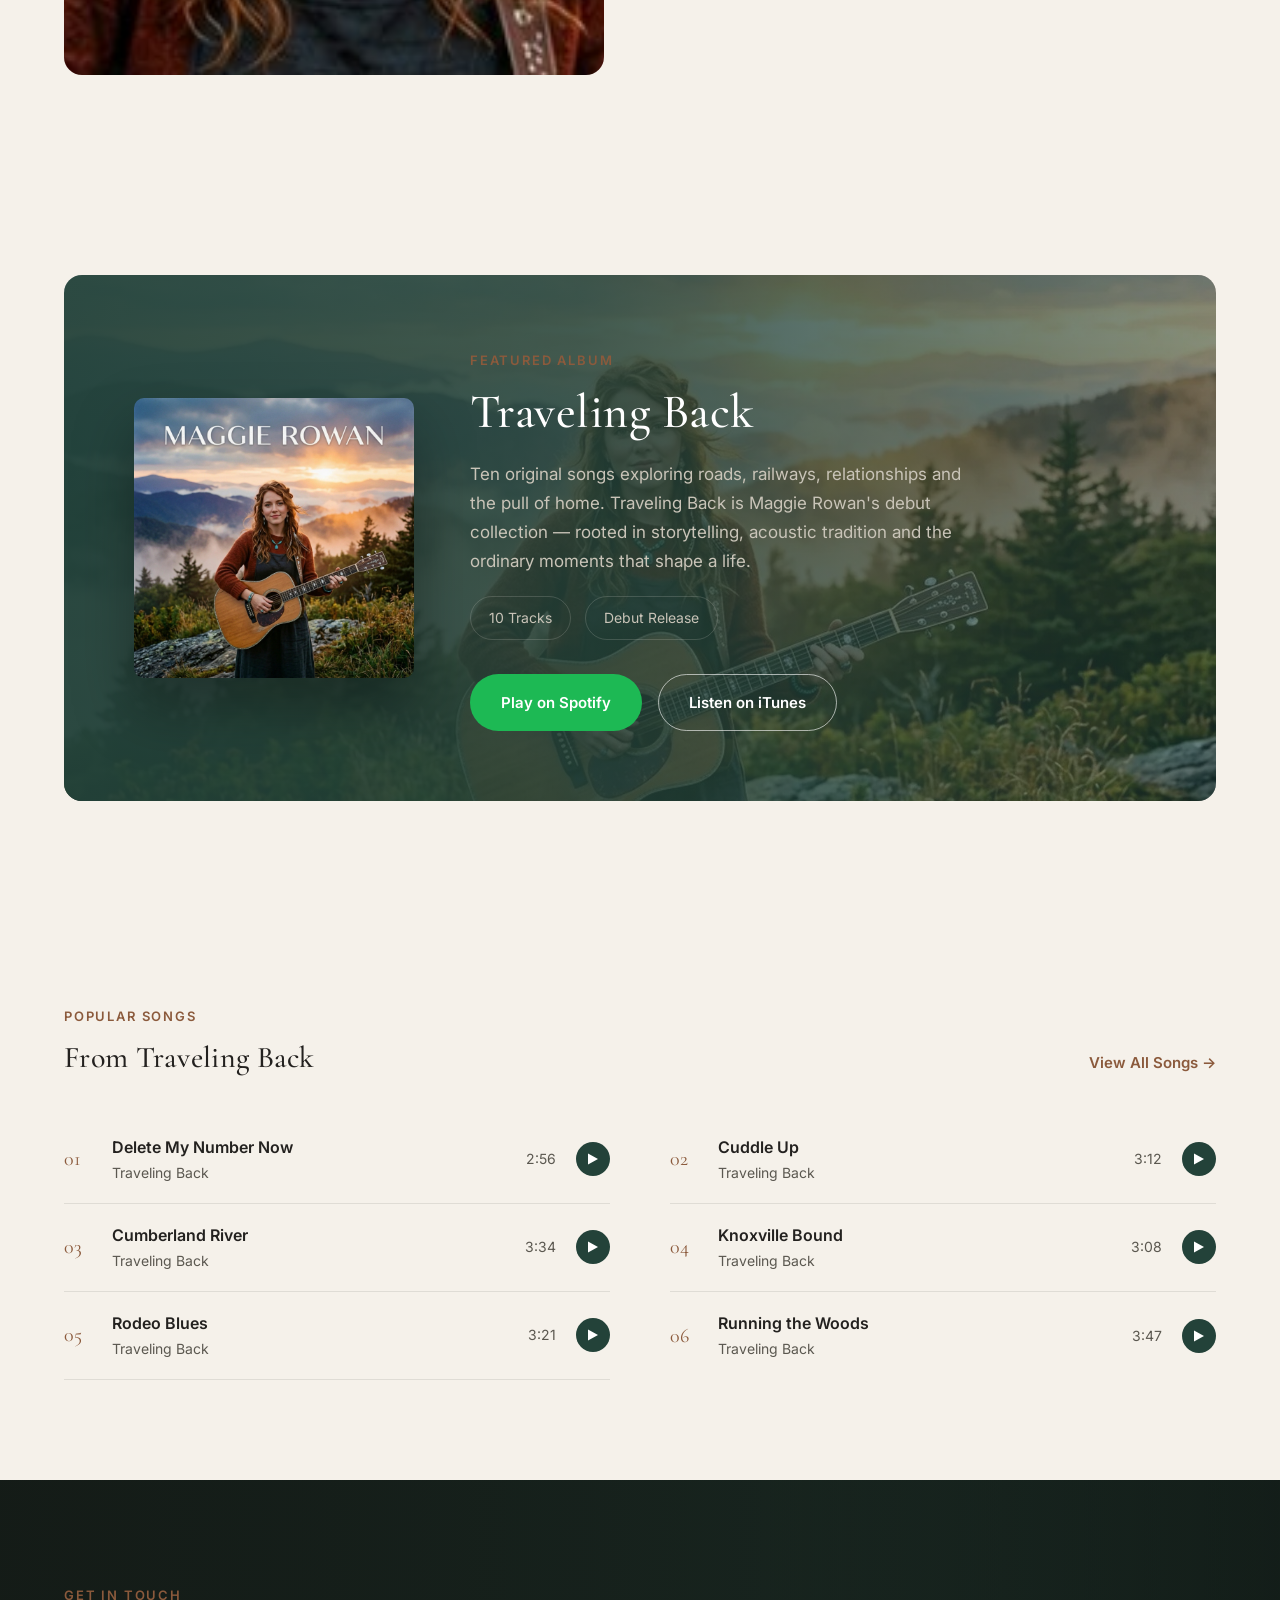
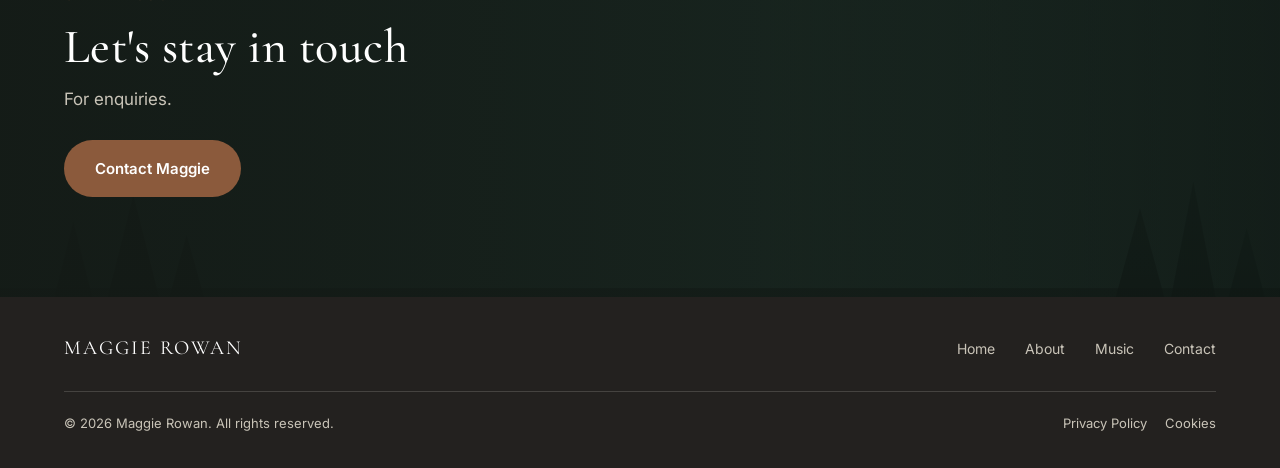
==== commit 4567dc08: "Swap in high-resolution client-supplied photography Replaces the low-res mockup-screenshot crops use" ====
--- a/static-site/index.html
+++ b/static-site/index.html
@@ -30,7 +30,7 @@
 <main>
 
 	<!-- HERO -->
-	<section class="mr-hero" style="background-image:url('assets/images/hero-bg.svg');">
+	<section class="mr-hero" style="background-image:url('assets/images/hero-photo.jpg');">
 		<div class="mr-container mr-hero-content">
 			<span class="mr-eyebrow">Modern Americana &middot; Country &middot; Bluegrass</span>
 			<h1>Maggie Rowan</h1>
@@ -61,7 +61,7 @@
 	<!-- FEATURED ALBUM -->
 	<section class="mr-section mr-bg-ivory">
 		<div class="mr-container">
-			<div class="mr-album-feature" style="background-image:url('assets/images/page-hero.svg');">
+			<div class="mr-album-feature" style="background-image:url('assets/images/hero-photo.jpg');">
 				<div class="mr-album-feature-inner">
 					<div class="mr-album-cover">
 						<img src="assets/images/album-cover.jpg" alt="Traveling Back album cover" />
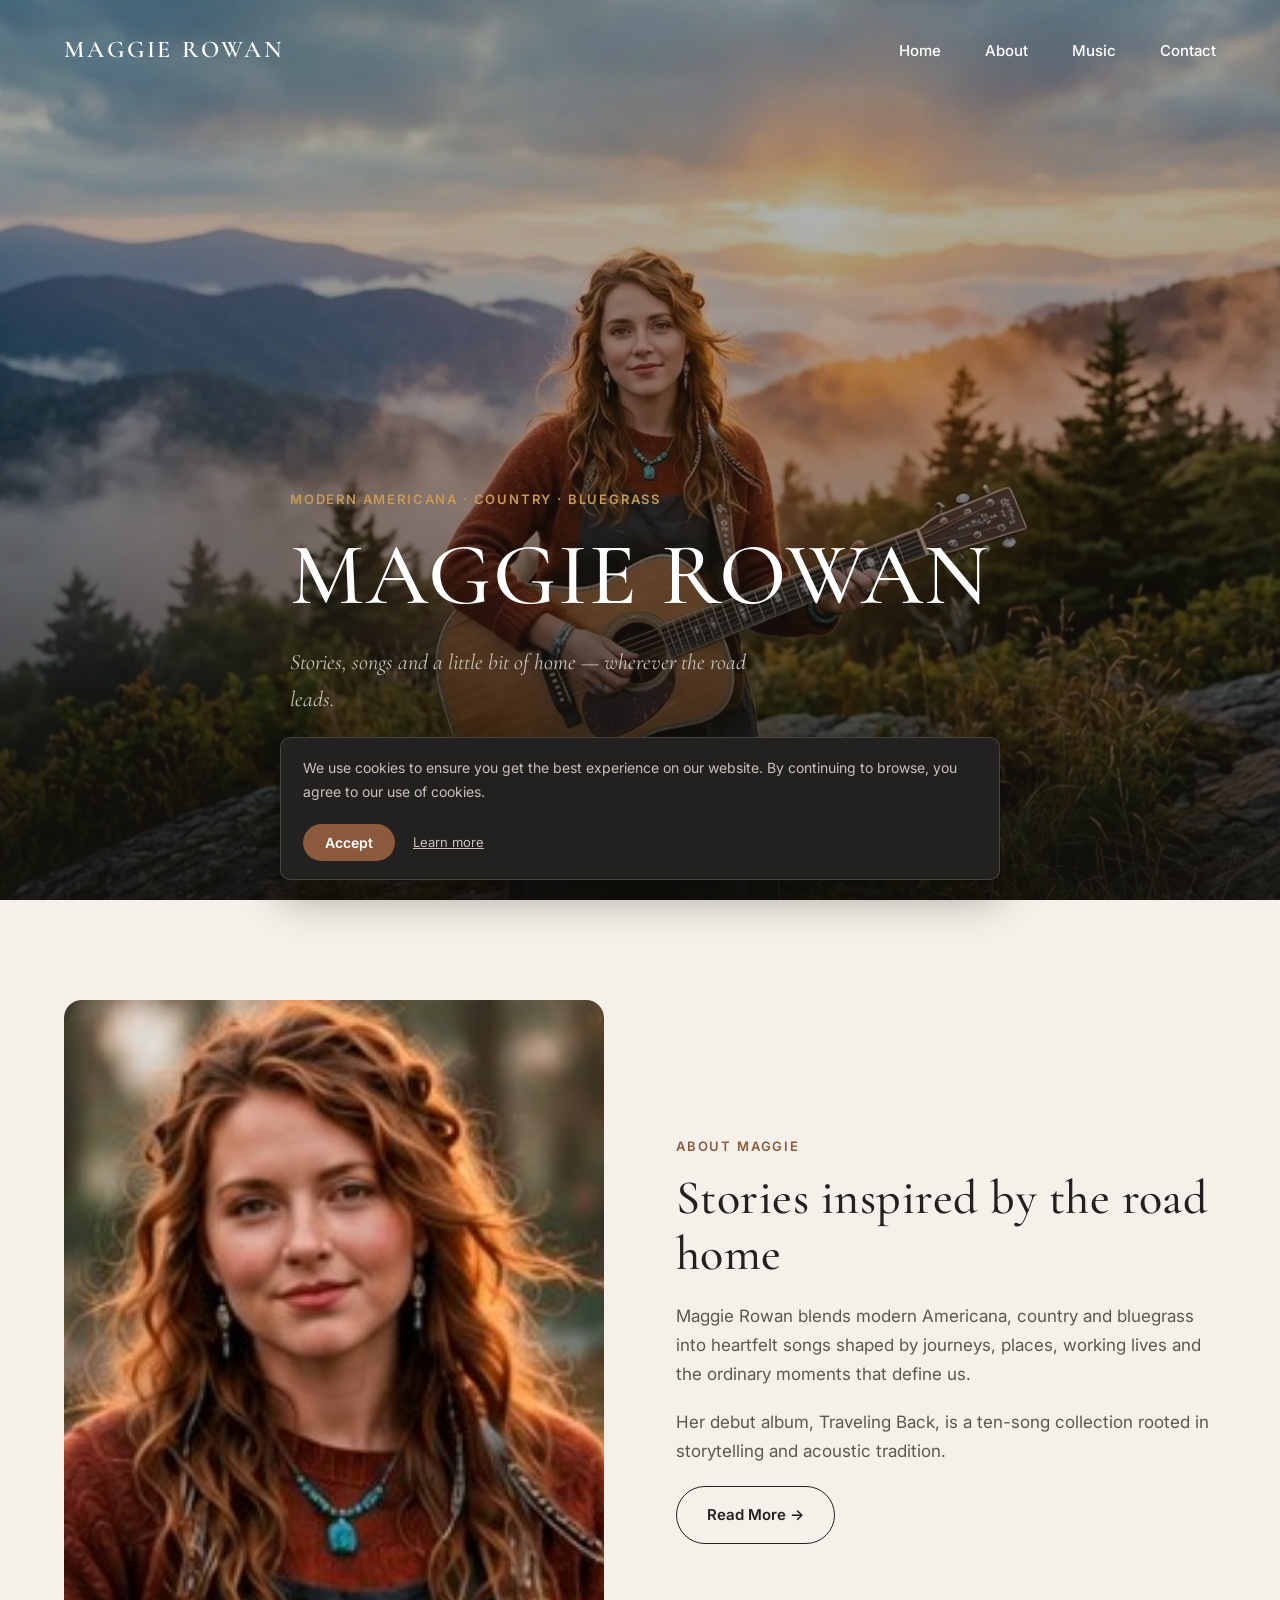
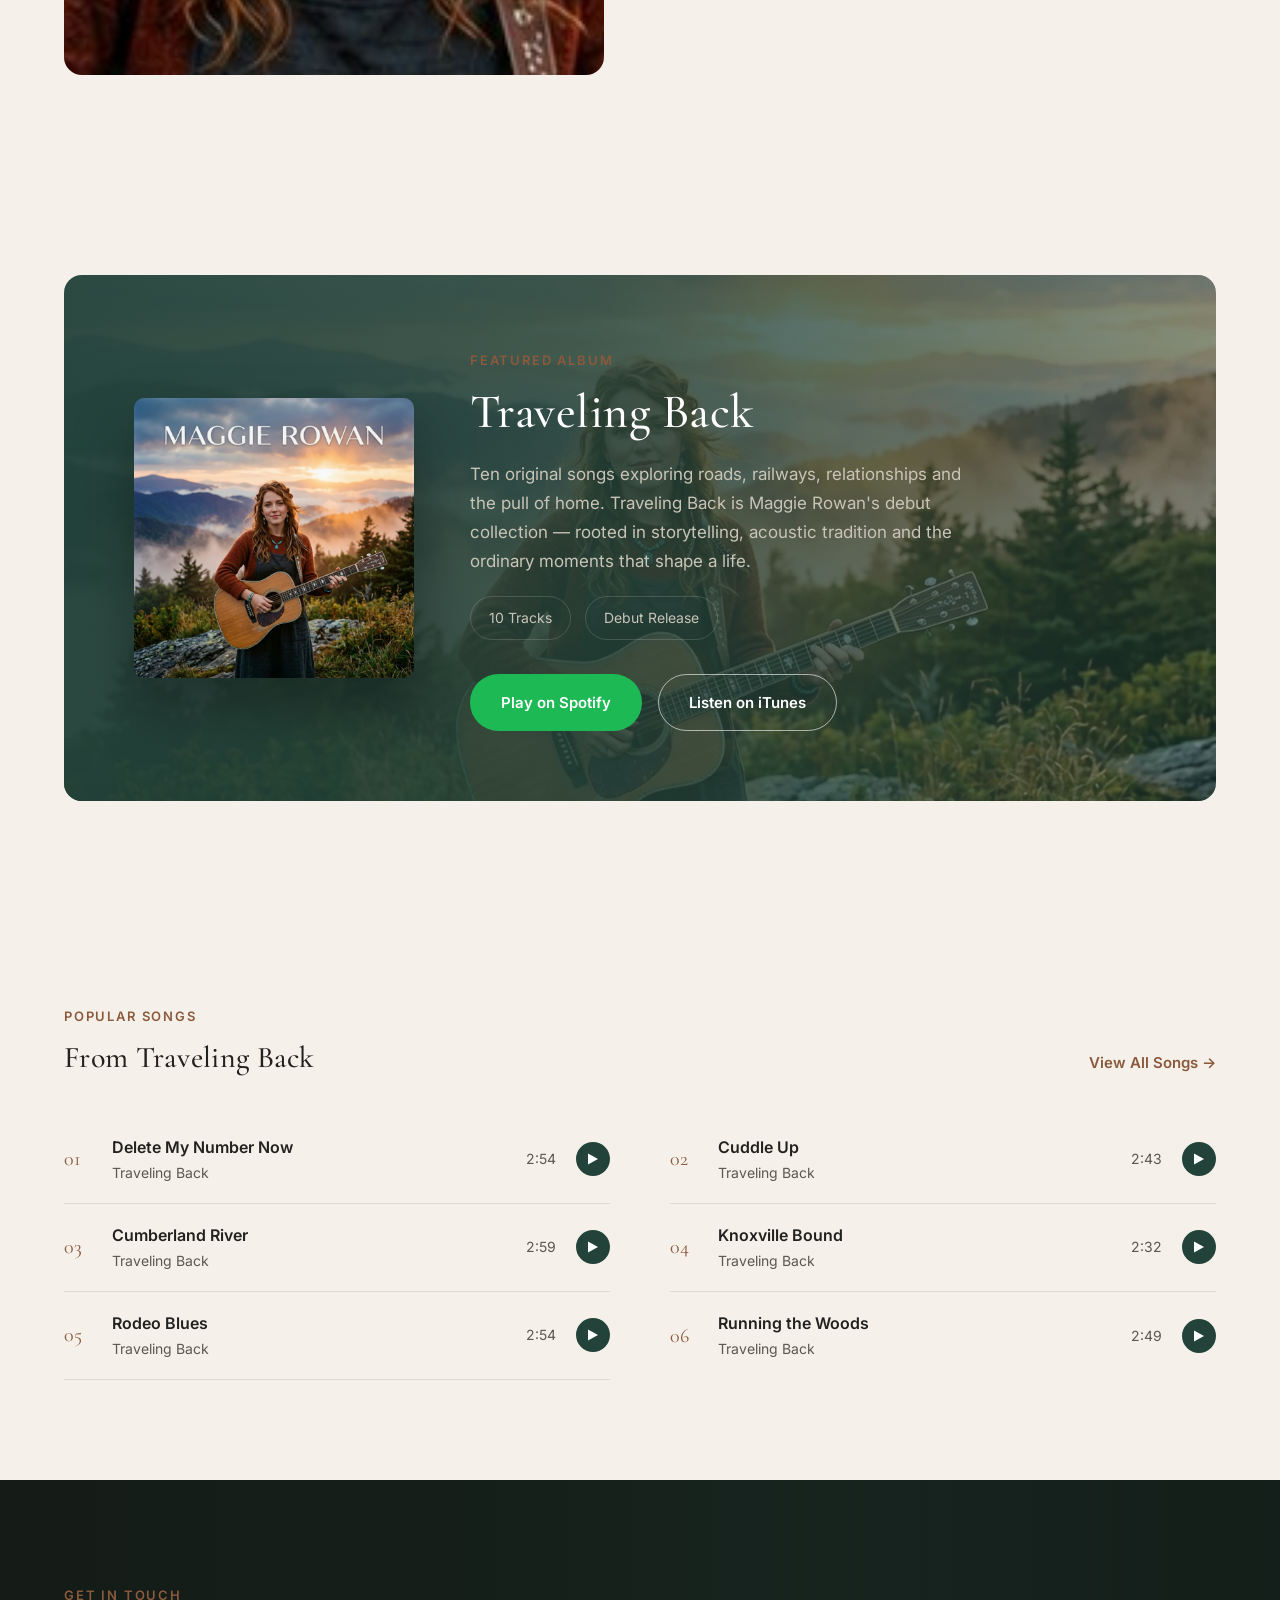
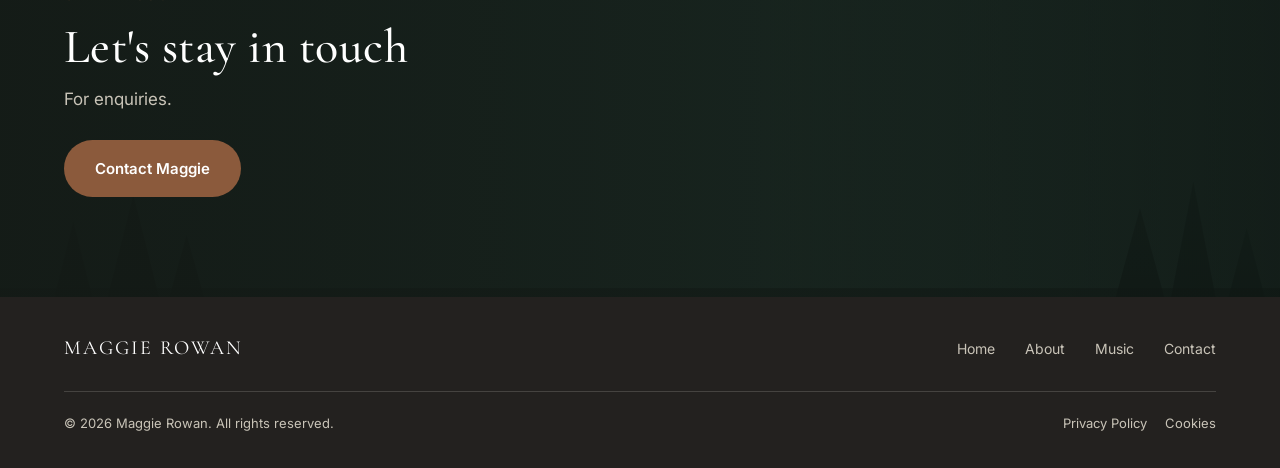
==== commit 6175b05a: "Link each track to its real Spotify song Fetched the real Traveling Back tracklist from Spotify (the" ====
--- a/static-site/index.html
+++ b/static-site/index.html
@@ -97,38 +97,38 @@
 			<div class="mr-tracks">
 				<div class="mr-track">
 					<span class="mr-track-num">01</span>
-					<div><div class="mr-track-title"><a href="https://open.spotify.com/artist/01Sv95DwkMF2DjDFXOxd6R" target="_blank" rel="noopener">Delete My Number Now</a></div><div class="mr-track-album">Traveling Back</div></div>
-					<span class="mr-track-time">2:56</span>
+					<div><div class="mr-track-title"><a href="https://open.spotify.com/track/0l0ZYMYRhetpir8TD7LVMI" target="_blank" rel="noopener">Delete My Number Now</a></div><div class="mr-track-album">Traveling Back</div></div>
+					<span class="mr-track-time">2:54</span>
 					<span class="mr-track-play" aria-hidden="true"><svg width="12" height="12" viewBox="0 0 12 12" fill="currentColor"><path d="M1 0.5L11 6L1 11.5V0.5Z"/></svg></span>
 				</div>
 				<div class="mr-track">
 					<span class="mr-track-num">02</span>
-					<div><div class="mr-track-title"><a href="https://open.spotify.com/artist/01Sv95DwkMF2DjDFXOxd6R" target="_blank" rel="noopener">Cuddle Up</a></div><div class="mr-track-album">Traveling Back</div></div>
-					<span class="mr-track-time">3:12</span>
+					<div><div class="mr-track-title"><a href="https://open.spotify.com/track/1VtfyvMipprMUHZ9mATDIA" target="_blank" rel="noopener">Cuddle Up</a></div><div class="mr-track-album">Traveling Back</div></div>
+					<span class="mr-track-time">2:43</span>
 					<span class="mr-track-play" aria-hidden="true"><svg width="12" height="12" viewBox="0 0 12 12" fill="currentColor"><path d="M1 0.5L11 6L1 11.5V0.5Z"/></svg></span>
 				</div>
 				<div class="mr-track">
 					<span class="mr-track-num">03</span>
-					<div><div class="mr-track-title"><a href="https://open.spotify.com/artist/01Sv95DwkMF2DjDFXOxd6R" target="_blank" rel="noopener">Cumberland River</a></div><div class="mr-track-album">Traveling Back</div></div>
-					<span class="mr-track-time">3:34</span>
+					<div><div class="mr-track-title"><a href="https://open.spotify.com/track/2VTaHh6FzBqv1AZo1VyWw5" target="_blank" rel="noopener">Cumberland River</a></div><div class="mr-track-album">Traveling Back</div></div>
+					<span class="mr-track-time">2:59</span>
 					<span class="mr-track-play" aria-hidden="true"><svg width="12" height="12" viewBox="0 0 12 12" fill="currentColor"><path d="M1 0.5L11 6L1 11.5V0.5Z"/></svg></span>
 				</div>
 				<div class="mr-track">
 					<span class="mr-track-num">04</span>
-					<div><div class="mr-track-title"><a href="https://open.spotify.com/artist/01Sv95DwkMF2DjDFXOxd6R" target="_blank" rel="noopener">Knoxville Bound</a></div><div class="mr-track-album">Traveling Back</div></div>
-					<span class="mr-track-time">3:08</span>
+					<div><div class="mr-track-title"><a href="https://open.spotify.com/track/2CtqPXcaj6HvGZizVLUL9K" target="_blank" rel="noopener">Knoxville Bound</a></div><div class="mr-track-album">Traveling Back</div></div>
+					<span class="mr-track-time">2:32</span>
 					<span class="mr-track-play" aria-hidden="true"><svg width="12" height="12" viewBox="0 0 12 12" fill="currentColor"><path d="M1 0.5L11 6L1 11.5V0.5Z"/></svg></span>
 				</div>
 				<div class="mr-track">
 					<span class="mr-track-num">05</span>
-					<div><div class="mr-track-title"><a href="https://open.spotify.com/artist/01Sv95DwkMF2DjDFXOxd6R" target="_blank" rel="noopener">Rodeo Blues</a></div><div class="mr-track-album">Traveling Back</div></div>
-					<span class="mr-track-time">3:21</span>
+					<div><div class="mr-track-title"><a href="https://open.spotify.com/track/3G4V2n2XuSy41et7ONugck" target="_blank" rel="noopener">Rodeo Blues</a></div><div class="mr-track-album">Traveling Back</div></div>
+					<span class="mr-track-time">2:54</span>
 					<span class="mr-track-play" aria-hidden="true"><svg width="12" height="12" viewBox="0 0 12 12" fill="currentColor"><path d="M1 0.5L11 6L1 11.5V0.5Z"/></svg></span>
 				</div>
 				<div class="mr-track">
 					<span class="mr-track-num">06</span>
-					<div><div class="mr-track-title"><a href="https://open.spotify.com/artist/01Sv95DwkMF2DjDFXOxd6R" target="_blank" rel="noopener">Running the Woods</a></div><div class="mr-track-album">Traveling Back</div></div>
-					<span class="mr-track-time">3:47</span>
+					<div><div class="mr-track-title"><a href="https://open.spotify.com/track/7o25tklNvrjUHswPuiMMRQ" target="_blank" rel="noopener">Running the Woods</a></div><div class="mr-track-album">Traveling Back</div></div>
+					<span class="mr-track-time">2:49</span>
 					<span class="mr-track-play" aria-hidden="true"><svg width="12" height="12" viewBox="0 0 12 12" fill="currentColor"><path d="M1 0.5L11 6L1 11.5V0.5Z"/></svg></span>
 				</div>
 			</div>
